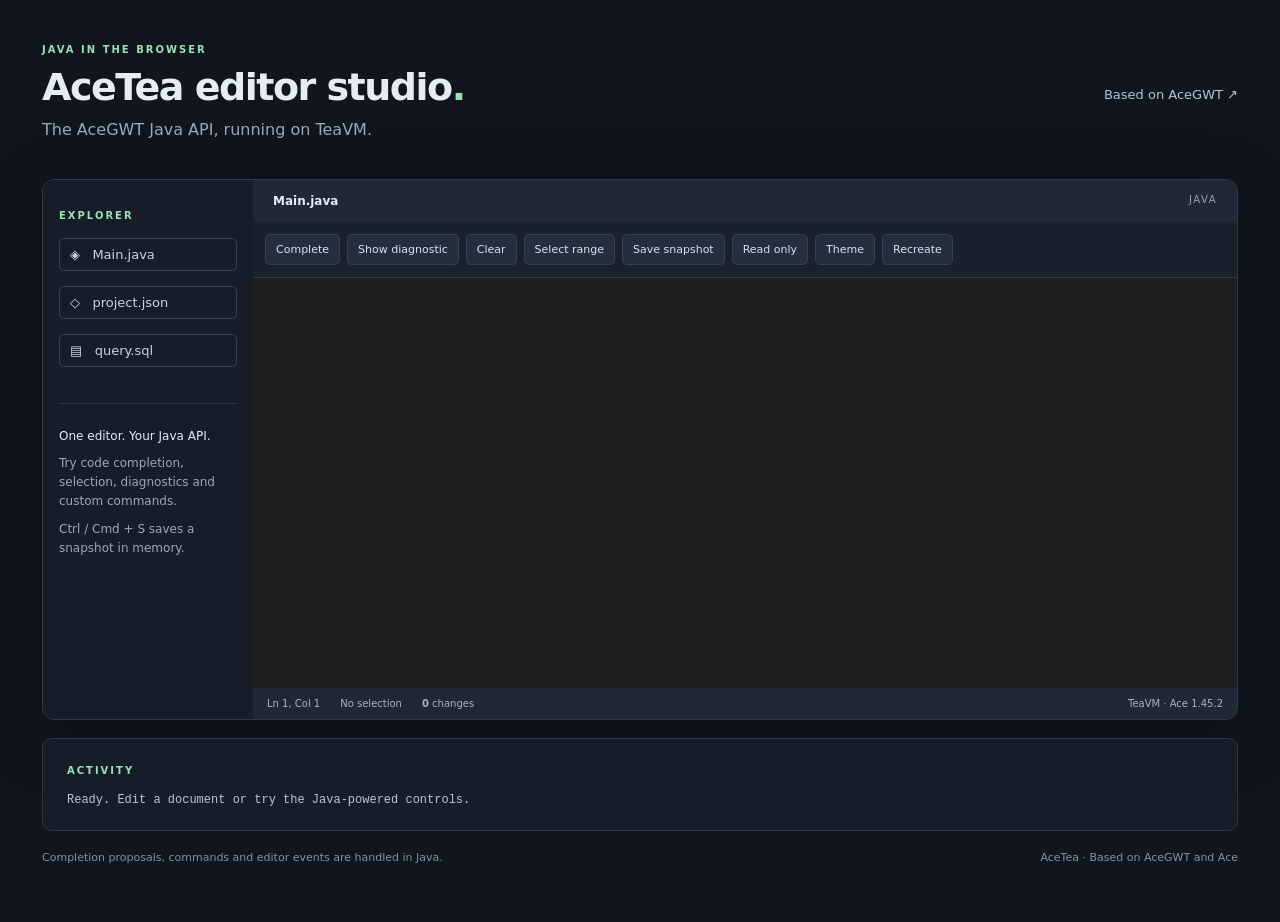
==== acegwt-demo/src/main/webapp/index.html @ 66c40808 "Introduce AceTea editor API, bundled Ace WebJar and showcase" ====
<!doctype html><html lang="en"><head><meta charset="utf-8"><meta name="viewport" content="width=device-width,initial-scale=1"><title>AceTea · TeaVM editor studio</title><link rel="stylesheet" href="showcase.css"></head>
<body data-theme="dark"><main><header><div><span class="eyebrow">JAVA IN THE BROWSER</span><h1>AceTea editor studio<span class="dot">.</span></h1><p>The AceGWT Java API, running on TeaVM.</p></div><a href="https://github.com/daveho/AceGWT">Based on AceGWT ↗</a></header>
<section class="workspace"><aside><span class="eyebrow">EXPLORER</span><button id="java" class="file">◈ &nbsp; Main.java</button><button id="json" class="file">◇ &nbsp; project.json</button><button id="sql" class="file">▤ &nbsp; query.sql</button><div class="aside-note"><strong>One editor. Your Java API.</strong><p>Try code completion, selection, diagnostics and custom commands.</p><p>Ctrl / Cmd + S saves a snapshot in memory.</p></div></aside><div class="editor-pane"><div class="tabbar"><strong id="filename">Main.java</strong><span id="language">JAVA</span></div><div class="toolbar"><button id="complete">Complete</button><button id="diagnostics">Show diagnostic</button><button id="clear">Clear</button><button id="select">Select range</button><button id="save">Save snapshot</button><button id="readonly">Read only</button><button id="theme">Theme</button><button id="recreate">Recreate</button></div><div id="editor-host" aria-label="Code editor"></div><div class="statusbar"><span id="position">Ln 1, Col 1</span><span id="selection">No selection</span><span><b id="changes">0</b> changes</span><span>TeaVM · Ace 1.45.2</span></div></div></section>
<section class="output"><span class="eyebrow">ACTIVITY</span><pre id="output">Ready. Edit a document or try the Java-powered controls.</pre></section><footer><span>Completion proposals, commands and editor events are handled in Java.</span><span>AceTea · Based on AceGWT and Ace</span></footer></main>
<script src="editor.js"></script><script>main();</script></body></html>
---- acegwt-demo/src/main/webapp/showcase.css ----
:root{font-family:Inter,ui-sans-serif,system-ui,sans-serif;color:#e5ecf5;background:#10151e;font-synthesis:none}*{box-sizing:border-box}body{margin:0}main{max-width:1440px;margin:auto;padding:38px 42px}header{display:flex;align-items:center;justify-content:space-between;margin-bottom:28px}h1{font-size:38px;letter-spacing:-1.5px;margin:8px 0}.dot{color:#9cdfb2}p{color:#9aa8ba;line-height:1.6;margin:8px 0}a{color:#b4c5d8;font-size:13px;text-decoration:none}.eyebrow{font-size:10px;letter-spacing:2px;font-weight:750;color:#9cdfb2}.workspace{display:grid;grid-template-columns:210px 1fr;border:1px solid #303949;border-radius:12px;overflow:hidden;box-shadow:0 16px 65px #0004}aside{background:#161d28;padding:24px 16px}.file{display:block;width:100%;text-align:left;background:transparent;margin-top:15px;color:#cad4e3!important;font-size:13px!important}.aside-note{border-top:1px solid #303949;margin-top:36px;padding-top:22px;font-size:12px;line-height:1.7}.aside-note strong{font-weight:500}.editor-pane{min-width:0;background:#1d1f21}.tabbar{padding:14px 20px;display:flex;justify-content:space-between;background:#202835;font-size:12px}.tabbar span{font-size:10px;color:#93a3b7;letter-spacing:1.5px}.toolbar{display:flex;flex-wrap:wrap;gap:7px;padding:12px;background:#19212d;border-bottom:1px solid #303949}button{border:1px solid #354154;border-radius:5px;background:#242f3e;color:#d8e3ef;font:inherit;font-size:11px;padding:8px 10px;cursor:pointer}button:hover{background:#334459;border-color:#80b99a}button:focus-visible{outline:2px solid #9cdfb2;outline-offset:2px}#editor-host{height:410px}.statusbar{display:flex;gap:20px;font-size:10px;padding:10px 14px;color:#a5b4c9;background:#202835}.statusbar span:last-child{margin-left:auto}.output{margin-top:18px;padding:20px 24px;border:1px solid #303949;border-radius:10px;background:#161d28}pre{font:12px/1.7 ui-monospace,monospace;white-space:pre-wrap;color:#b5c6d8;margin-bottom:0}footer{display:flex;justify-content:space-between;gap:14px;padding:20px 0;color:#8292a8;font-size:11px}.diagnostic-range{position:absolute;background:#ffca5030;border-bottom:2px solid #ffca50}body[data-theme=light]{background:#eff3f7;color:#263248}body[data-theme=light] .workspace,body[data-theme=light] .output{box-shadow:none}body[data-theme=light] aside,body[data-theme=light] .output{background:#fff;color:#263248}body[data-theme=light] .file{color:#263248!important}body[data-theme=light] .eyebrow{color:#23764b}@media(max-width:700px){main{padding:22px 14px}header{align-items:flex-start;gap:10px}header>a{max-width:90px;font-size:10px}h1{font-size:28px}.workspace{grid-template-columns:1fr}aside{display:flex;align-items:center;gap:5px;padding:10px}.file{margin:0;padding:8px 4px;text-align:center}.aside-note,aside>.eyebrow{display:none}.statusbar{gap:9px;flex-wrap:wrap}#editor-host{height:390px}footer{display:block;line-height:2}footer span{display:block}}
body[data-theme=light] a{color:#415c79}body[data-theme=light] p{color:#57677b}body[data-theme=light] pre{color:#344b64}body[data-theme=light] .tabbar{color:#e5ecf5}body[data-theme=light] .file{background:#f3f6fa}body[data-theme=light] .file:hover{background:#e3ebf2}
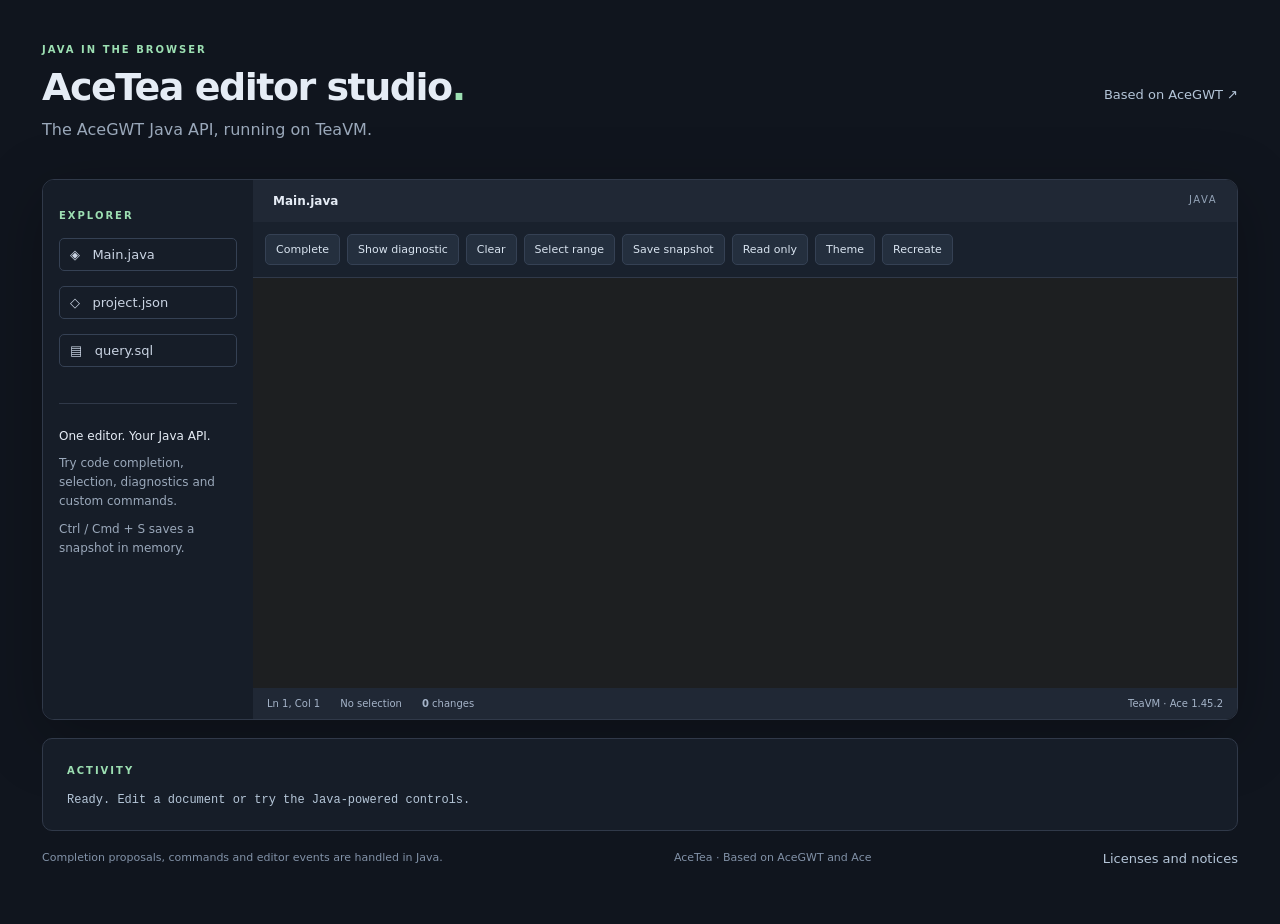
==== commit f188f07f: "Package upstream and runtime notices with AceTea showcase" ====
--- a/acegwt-demo/src/main/webapp/index.html
+++ b/acegwt-demo/src/main/webapp/index.html
@@ -1,5 +1,5 @@
 <!doctype html><html lang="en"><head><meta charset="utf-8"><meta name="viewport" content="width=device-width,initial-scale=1"><title>AceTea · TeaVM editor studio</title><link rel="stylesheet" href="showcase.css"></head>
 <body data-theme="dark"><main><header><div><span class="eyebrow">JAVA IN THE BROWSER</span><h1>AceTea editor studio<span class="dot">.</span></h1><p>The AceGWT Java API, running on TeaVM.</p></div><a href="https://github.com/daveho/AceGWT">Based on AceGWT ↗</a></header>
 <section class="workspace"><aside><span class="eyebrow">EXPLORER</span><button id="java" class="file">◈ &nbsp; Main.java</button><button id="json" class="file">◇ &nbsp; project.json</button><button id="sql" class="file">▤ &nbsp; query.sql</button><div class="aside-note"><strong>One editor. Your Java API.</strong><p>Try code completion, selection, diagnostics and custom commands.</p><p>Ctrl / Cmd + S saves a snapshot in memory.</p></div></aside><div class="editor-pane"><div class="tabbar"><strong id="filename">Main.java</strong><span id="language">JAVA</span></div><div class="toolbar"><button id="complete">Complete</button><button id="diagnostics">Show diagnostic</button><button id="clear">Clear</button><button id="select">Select range</button><button id="save">Save snapshot</button><button id="readonly">Read only</button><button id="theme">Theme</button><button id="recreate">Recreate</button></div><div id="editor-host" aria-label="Code editor"></div><div class="statusbar"><span id="position">Ln 1, Col 1</span><span id="selection">No selection</span><span><b id="changes">0</b> changes</span><span>TeaVM · Ace 1.45.2</span></div></div></section>
-<section class="output"><span class="eyebrow">ACTIVITY</span><pre id="output">Ready. Edit a document or try the Java-powered controls.</pre></section><footer><span>Completion proposals, commands and editor events are handled in Java.</span><span>AceTea · Based on AceGWT and Ace</span></footer></main>
+<section class="output"><span class="eyebrow">ACTIVITY</span><pre id="output">Ready. Edit a document or try the Java-powered controls.</pre></section><footer><span>Completion proposals, commands and editor events are handled in Java.</span><span>AceTea · Based on AceGWT and Ace</span> <a href="legal/index.html">Licenses and notices</a></footer></main>
 <script src="editor.js"></script><script>main();</script></body></html>
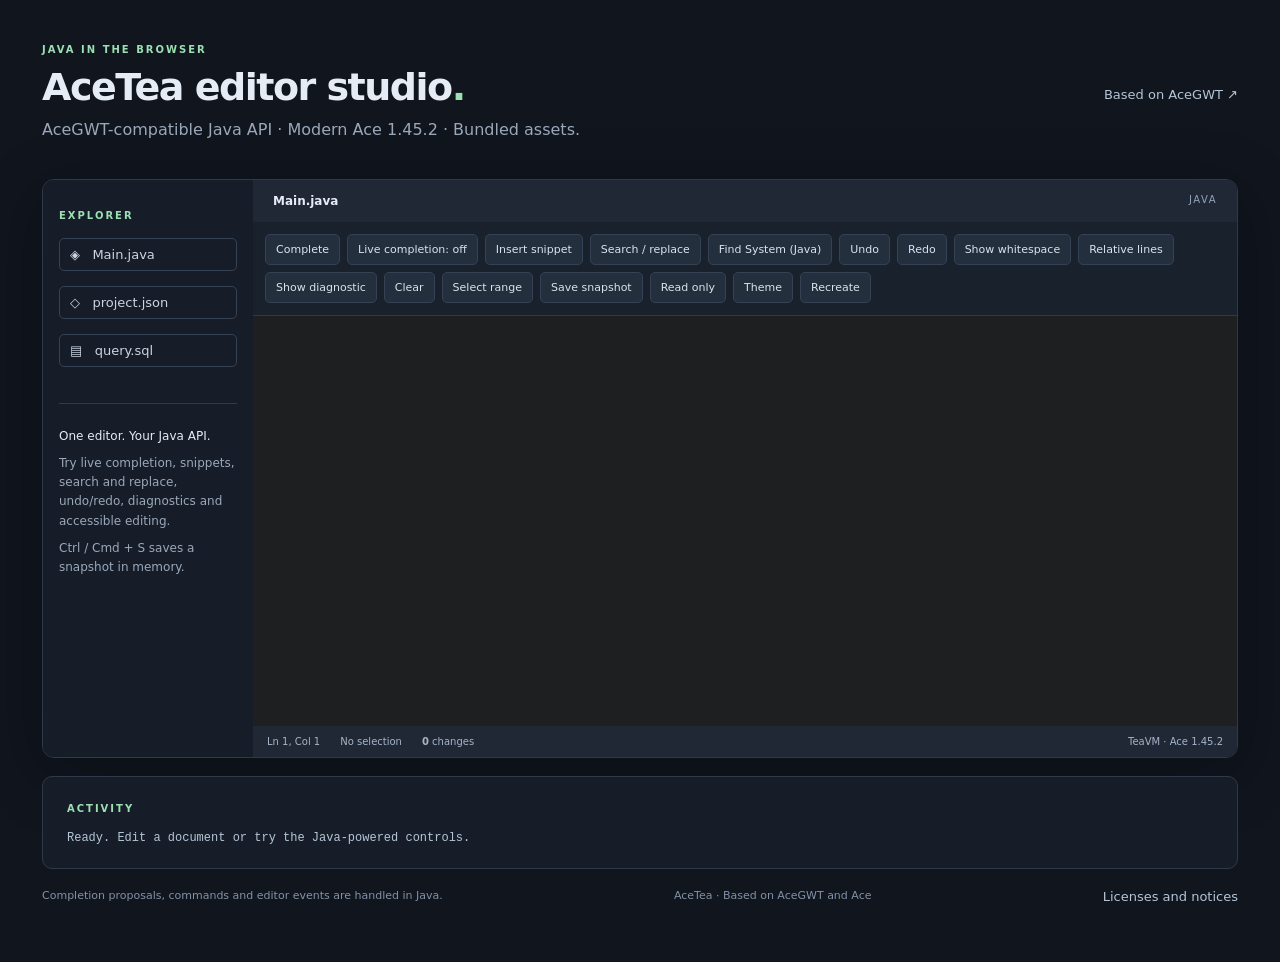
==== commit fc707714: "Expose modern Ace editing features through Java and showcase" ====
--- a/acegwt-demo/src/main/webapp/index.html
+++ b/acegwt-demo/src/main/webapp/index.html
@@ -1,5 +1,5 @@
 <!doctype html><html lang="en"><head><meta charset="utf-8"><meta name="viewport" content="width=device-width,initial-scale=1"><title>AceTea · TeaVM editor studio</title><link rel="stylesheet" href="showcase.css"></head>
-<body data-theme="dark"><main><header><div><span class="eyebrow">JAVA IN THE BROWSER</span><h1>AceTea editor studio<span class="dot">.</span></h1><p>The AceGWT Java API, running on TeaVM.</p></div><a href="https://github.com/daveho/AceGWT">Based on AceGWT ↗</a></header>
-<section class="workspace"><aside><span class="eyebrow">EXPLORER</span><button id="java" class="file">◈ &nbsp; Main.java</button><button id="json" class="file">◇ &nbsp; project.json</button><button id="sql" class="file">▤ &nbsp; query.sql</button><div class="aside-note"><strong>One editor. Your Java API.</strong><p>Try code completion, selection, diagnostics and custom commands.</p><p>Ctrl / Cmd + S saves a snapshot in memory.</p></div></aside><div class="editor-pane"><div class="tabbar"><strong id="filename">Main.java</strong><span id="language">JAVA</span></div><div class="toolbar"><button id="complete">Complete</button><button id="diagnostics">Show diagnostic</button><button id="clear">Clear</button><button id="select">Select range</button><button id="save">Save snapshot</button><button id="readonly">Read only</button><button id="theme">Theme</button><button id="recreate">Recreate</button></div><div id="editor-host" aria-label="Code editor"></div><div class="statusbar"><span id="position">Ln 1, Col 1</span><span id="selection">No selection</span><span><b id="changes">0</b> changes</span><span>TeaVM · Ace 1.45.2</span></div></div></section>
+<body data-theme="dark"><main><header><div><span class="eyebrow">JAVA IN THE BROWSER</span><h1>AceTea editor studio<span class="dot">.</span></h1><p>AceGWT-compatible Java API · Modern Ace 1.45.2 · Bundled assets.</p></div><a href="https://github.com/daveho/AceGWT">Based on AceGWT ↗</a></header>
+<section class="workspace"><aside><span class="eyebrow">EXPLORER</span><button id="java" class="file">◈ &nbsp; Main.java</button><button id="json" class="file">◇ &nbsp; project.json</button><button id="sql" class="file">▤ &nbsp; query.sql</button><div class="aside-note"><strong>One editor. Your Java API.</strong><p>Try live completion, snippets, search and replace, undo/redo, diagnostics and accessible editing.</p><p>Ctrl / Cmd + S saves a snapshot in memory.</p></div></aside><div class="editor-pane"><div class="tabbar"><strong id="filename">Main.java</strong><span id="language">JAVA</span></div><div class="toolbar"><button id="complete">Complete</button><button id="live">Live completion: off</button><button id="snippet">Insert snippet</button><button id="search">Search / replace</button><button id="find-java">Find System (Java)</button><button id="undo">Undo</button><button id="redo">Redo</button><button id="whitespace">Show whitespace</button><button id="relative">Relative lines</button><button id="diagnostics">Show diagnostic</button><button id="clear">Clear</button><button id="select">Select range</button><button id="save">Save snapshot</button><button id="readonly">Read only</button><button id="theme">Theme</button><button id="recreate">Recreate</button></div><div id="editor-host" aria-label="Code editor"></div><div class="statusbar"><span id="position">Ln 1, Col 1</span><span id="selection">No selection</span><span><b id="changes">0</b> changes</span><span>TeaVM · Ace 1.45.2</span></div></div></section>
 <section class="output"><span class="eyebrow">ACTIVITY</span><pre id="output">Ready. Edit a document or try the Java-powered controls.</pre></section><footer><span>Completion proposals, commands and editor events are handled in Java.</span><span>AceTea · Based on AceGWT and Ace</span> <a href="legal/index.html">Licenses and notices</a></footer></main>
 <script src="editor.js"></script><script>main();</script></body></html>
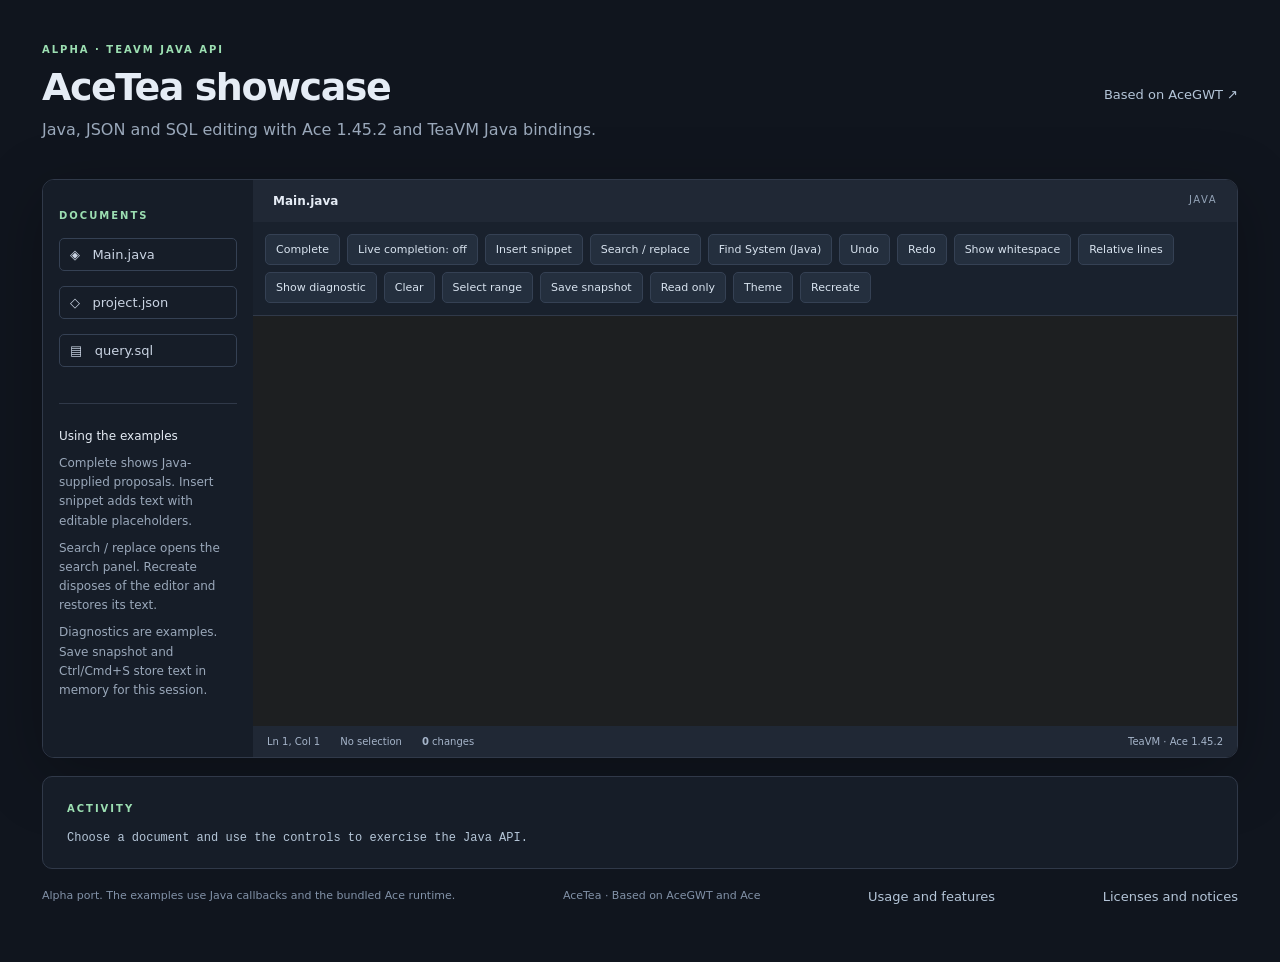
==== commit ea856600: "Explain AceTea usage progressively and simplify showcase copy" ====
--- a/acegwt-demo/src/main/webapp/index.html
+++ b/acegwt-demo/src/main/webapp/index.html
@@ -1,5 +1,5 @@
-<!doctype html><html lang="en"><head><meta charset="utf-8"><meta name="viewport" content="width=device-width,initial-scale=1"><title>AceTea · TeaVM editor studio</title><link rel="stylesheet" href="showcase.css"></head>
-<body data-theme="dark"><main><header><div><span class="eyebrow">JAVA IN THE BROWSER</span><h1>AceTea editor studio<span class="dot">.</span></h1><p>AceGWT-compatible Java API · Modern Ace 1.45.2 · Bundled assets.</p></div><a href="https://github.com/daveho/AceGWT">Based on AceGWT ↗</a></header>
-<section class="workspace"><aside><span class="eyebrow">EXPLORER</span><button id="java" class="file">◈ &nbsp; Main.java</button><button id="json" class="file">◇ &nbsp; project.json</button><button id="sql" class="file">▤ &nbsp; query.sql</button><div class="aside-note"><strong>One editor. Your Java API.</strong><p>Try live completion, snippets, search and replace, undo/redo, diagnostics and accessible editing.</p><p>Ctrl / Cmd + S saves a snapshot in memory.</p></div></aside><div class="editor-pane"><div class="tabbar"><strong id="filename">Main.java</strong><span id="language">JAVA</span></div><div class="toolbar"><button id="complete">Complete</button><button id="live">Live completion: off</button><button id="snippet">Insert snippet</button><button id="search">Search / replace</button><button id="find-java">Find System (Java)</button><button id="undo">Undo</button><button id="redo">Redo</button><button id="whitespace">Show whitespace</button><button id="relative">Relative lines</button><button id="diagnostics">Show diagnostic</button><button id="clear">Clear</button><button id="select">Select range</button><button id="save">Save snapshot</button><button id="readonly">Read only</button><button id="theme">Theme</button><button id="recreate">Recreate</button></div><div id="editor-host" aria-label="Code editor"></div><div class="statusbar"><span id="position">Ln 1, Col 1</span><span id="selection">No selection</span><span><b id="changes">0</b> changes</span><span>TeaVM · Ace 1.45.2</span></div></div></section>
-<section class="output"><span class="eyebrow">ACTIVITY</span><pre id="output">Ready. Edit a document or try the Java-powered controls.</pre></section><footer><span>Completion proposals, commands and editor events are handled in Java.</span><span>AceTea · Based on AceGWT and Ace</span> <a href="legal/index.html">Licenses and notices</a></footer></main>
+<!doctype html><html lang="en"><head><meta charset="utf-8"><meta name="viewport" content="width=device-width,initial-scale=1"><title>AceTea showcase</title><link rel="stylesheet" href="showcase.css"></head>
+<body data-theme="dark"><main><header><div><span class="eyebrow">ALPHA · TEAVM JAVA API</span><h1>AceTea showcase</h1><p>Java, JSON and SQL editing with Ace 1.45.2 and TeaVM Java bindings.</p></div><a href="https://github.com/daveho/AceGWT">Based on AceGWT ↗</a></header>
+<section class="workspace"><aside><span class="eyebrow">DOCUMENTS</span><button id="java" class="file">◈ &nbsp; Main.java</button><button id="json" class="file">◇ &nbsp; project.json</button><button id="sql" class="file">▤ &nbsp; query.sql</button><div class="aside-note"><strong>Using the examples</strong><p>Complete shows Java-supplied proposals. Insert snippet adds text with editable placeholders.</p><p>Search / replace opens the search panel. Recreate disposes of the editor and restores its text.</p><p>Diagnostics are examples. Save snapshot and Ctrl/Cmd+S store text in memory for this session.</p></div></aside><div class="editor-pane"><div class="tabbar"><strong id="filename">Main.java</strong><span id="language">JAVA</span></div><div class="toolbar"><button id="complete">Complete</button><button id="live">Live completion: off</button><button id="snippet">Insert snippet</button><button id="search">Search / replace</button><button id="find-java">Find System (Java)</button><button id="undo">Undo</button><button id="redo">Redo</button><button id="whitespace">Show whitespace</button><button id="relative">Relative lines</button><button id="diagnostics">Show diagnostic</button><button id="clear">Clear</button><button id="select">Select range</button><button id="save">Save snapshot</button><button id="readonly">Read only</button><button id="theme">Theme</button><button id="recreate">Recreate</button></div><div id="editor-host" aria-label="Code editor"></div><div class="statusbar"><span id="position">Ln 1, Col 1</span><span id="selection">No selection</span><span><b id="changes">0</b> changes</span><span>TeaVM · Ace 1.45.2</span></div></div></section>
+<section class="output"><span class="eyebrow">ACTIVITY</span><pre id="output">Choose a document and use the controls to exercise the Java API.</pre></section><footer><span>Alpha port. The examples use Java callbacks and the bundled Ace runtime.</span><span>AceTea · Based on AceGWT and Ace</span> <a href="https://github.com/instanto-io/acetea#readme">Usage and features</a> <a href="legal/index.html">Licenses and notices</a></footer></main>
 <script src="editor.js"></script><script>main();</script></body></html>
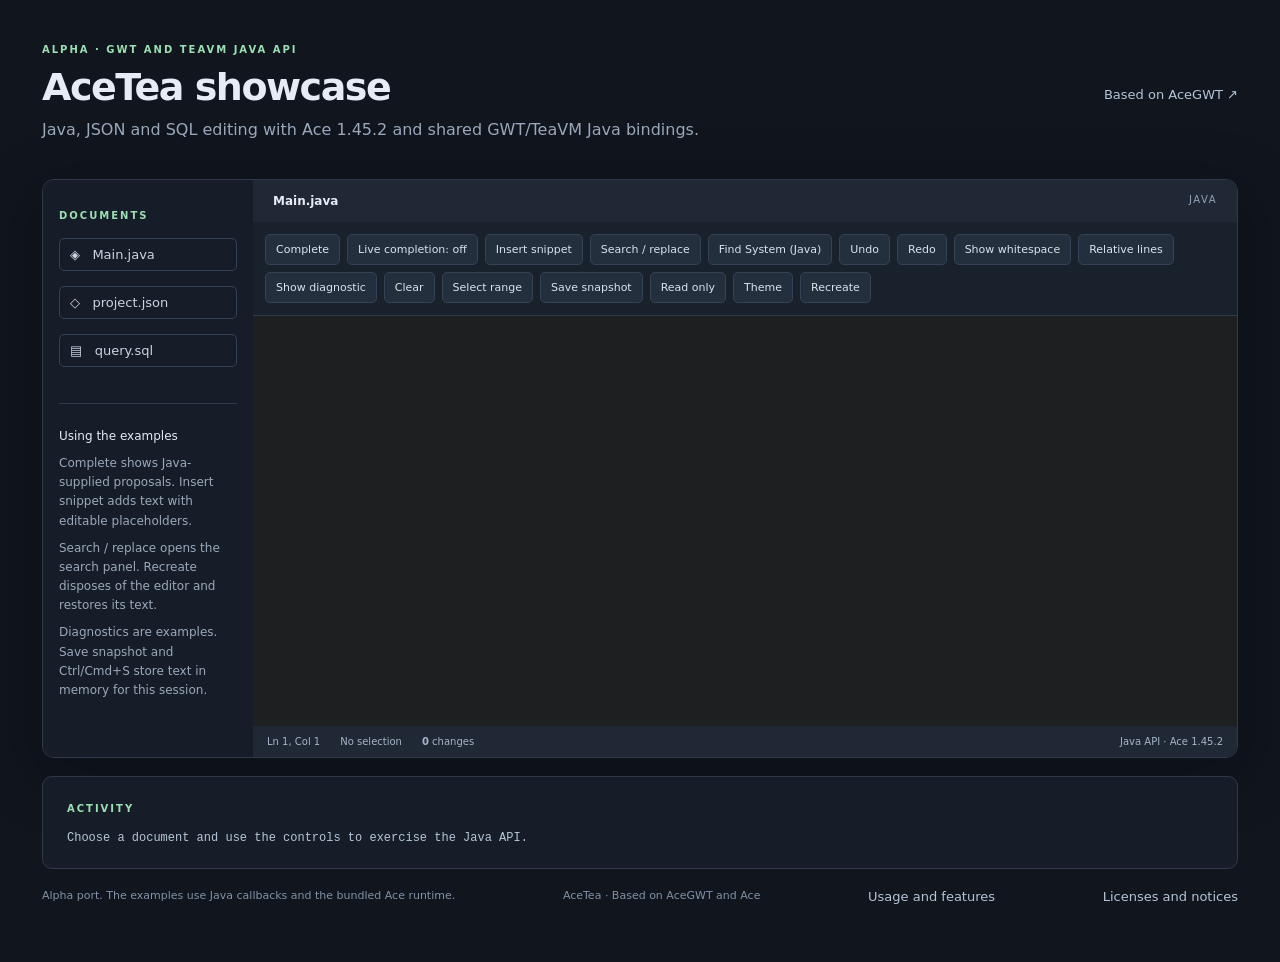
==== commit 7b80c3c3: "Share AceTea sources across GWT and TeaVM compatibility builds" ====
--- a/acegwt-demo/src/main/webapp/index.html
+++ b/acegwt-demo/src/main/webapp/index.html
@@ -1,5 +1,5 @@
 <!doctype html><html lang="en"><head><meta charset="utf-8"><meta name="viewport" content="width=device-width,initial-scale=1"><title>AceTea showcase</title><link rel="stylesheet" href="showcase.css"></head>
-<body data-theme="dark"><main><header><div><span class="eyebrow">ALPHA · TEAVM JAVA API</span><h1>AceTea showcase</h1><p>Java, JSON and SQL editing with Ace 1.45.2 and TeaVM Java bindings.</p></div><a href="https://github.com/daveho/AceGWT">Based on AceGWT ↗</a></header>
-<section class="workspace"><aside><span class="eyebrow">DOCUMENTS</span><button id="java" class="file">◈ &nbsp; Main.java</button><button id="json" class="file">◇ &nbsp; project.json</button><button id="sql" class="file">▤ &nbsp; query.sql</button><div class="aside-note"><strong>Using the examples</strong><p>Complete shows Java-supplied proposals. Insert snippet adds text with editable placeholders.</p><p>Search / replace opens the search panel. Recreate disposes of the editor and restores its text.</p><p>Diagnostics are examples. Save snapshot and Ctrl/Cmd+S store text in memory for this session.</p></div></aside><div class="editor-pane"><div class="tabbar"><strong id="filename">Main.java</strong><span id="language">JAVA</span></div><div class="toolbar"><button id="complete">Complete</button><button id="live">Live completion: off</button><button id="snippet">Insert snippet</button><button id="search">Search / replace</button><button id="find-java">Find System (Java)</button><button id="undo">Undo</button><button id="redo">Redo</button><button id="whitespace">Show whitespace</button><button id="relative">Relative lines</button><button id="diagnostics">Show diagnostic</button><button id="clear">Clear</button><button id="select">Select range</button><button id="save">Save snapshot</button><button id="readonly">Read only</button><button id="theme">Theme</button><button id="recreate">Recreate</button></div><div id="editor-host" aria-label="Code editor"></div><div class="statusbar"><span id="position">Ln 1, Col 1</span><span id="selection">No selection</span><span><b id="changes">0</b> changes</span><span>TeaVM · Ace 1.45.2</span></div></div></section>
+<body data-theme="dark"><main><header><div><span class="eyebrow">ALPHA · GWT AND TEAVM JAVA API</span><h1>AceTea showcase</h1><p>Java, JSON and SQL editing with Ace 1.45.2 and shared GWT/TeaVM Java bindings.</p></div><a href="https://github.com/daveho/AceGWT">Based on AceGWT ↗</a></header>
+<section class="workspace"><aside><span class="eyebrow">DOCUMENTS</span><button id="java" class="file">◈ &nbsp; Main.java</button><button id="json" class="file">◇ &nbsp; project.json</button><button id="sql" class="file">▤ &nbsp; query.sql</button><div class="aside-note"><strong>Using the examples</strong><p>Complete shows Java-supplied proposals. Insert snippet adds text with editable placeholders.</p><p>Search / replace opens the search panel. Recreate disposes of the editor and restores its text.</p><p>Diagnostics are examples. Save snapshot and Ctrl/Cmd+S store text in memory for this session.</p></div></aside><div class="editor-pane"><div class="tabbar"><strong id="filename">Main.java</strong><span id="language">JAVA</span></div><div class="toolbar"><button id="complete">Complete</button><button id="live">Live completion: off</button><button id="snippet">Insert snippet</button><button id="search">Search / replace</button><button id="find-java">Find System (Java)</button><button id="undo">Undo</button><button id="redo">Redo</button><button id="whitespace">Show whitespace</button><button id="relative">Relative lines</button><button id="diagnostics">Show diagnostic</button><button id="clear">Clear</button><button id="select">Select range</button><button id="save">Save snapshot</button><button id="readonly">Read only</button><button id="theme">Theme</button><button id="recreate">Recreate</button></div><div id="editor-host" aria-label="Code editor"></div><div class="statusbar"><span id="position">Ln 1, Col 1</span><span id="selection">No selection</span><span><b id="changes">0</b> changes</span><span>Java API · Ace 1.45.2</span></div></div></section>
 <section class="output"><span class="eyebrow">ACTIVITY</span><pre id="output">Choose a document and use the controls to exercise the Java API.</pre></section><footer><span>Alpha port. The examples use Java callbacks and the bundled Ace runtime.</span><span>AceTea · Based on AceGWT and Ace</span> <a href="https://github.com/instanto-io/acetea#readme">Usage and features</a> <a href="legal/index.html">Licenses and notices</a></footer></main>
 <script src="editor.js"></script><script>main();</script></body></html>
